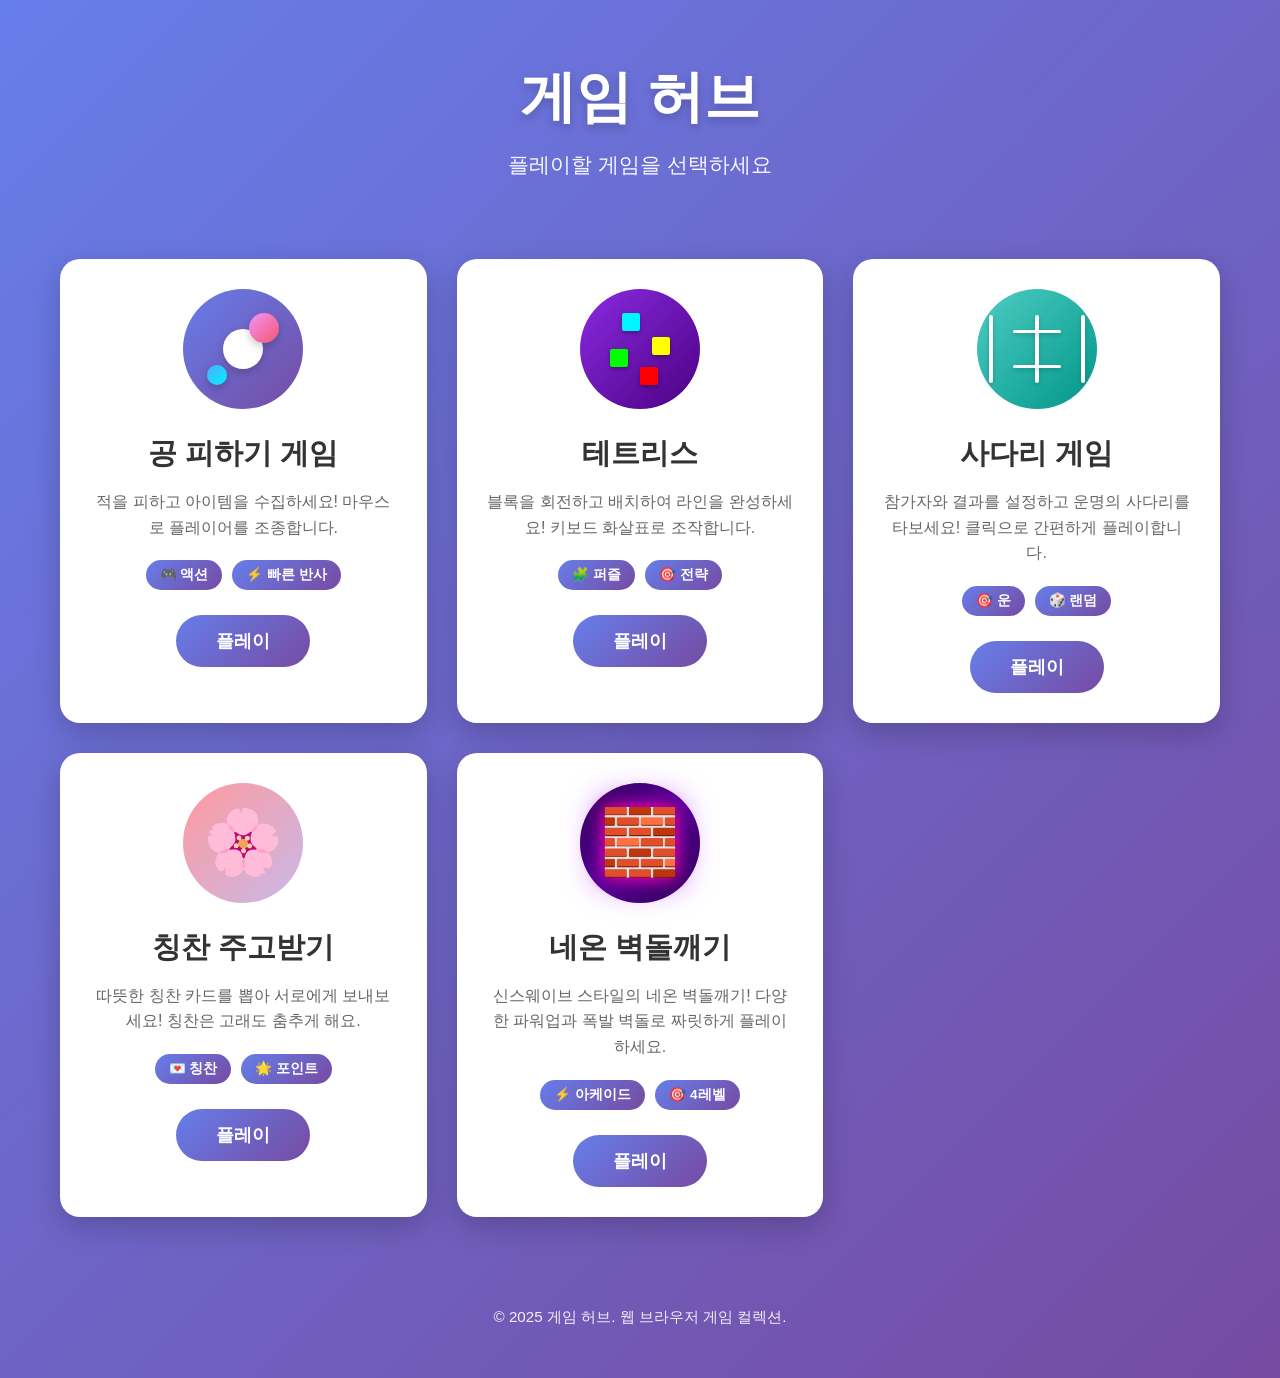
==== index.html @ 66ea36e6 "Initial commit" ====
<!DOCTYPE html>
<html lang="ko">
<head>
    <meta charset="UTF-8">
    <meta name="viewport" content="width=device-width, initial-scale=1.0">
    <title>게임 허브</title>
    <link rel="stylesheet" href="css/hub.css">
</head>
<body>
    <div class="hub-container">
        <header class="hub-header">
            <h1>게임 허브</h1>
            <p>플레이할 게임을 선택하세요</p>
        </header>

        <main class="games-grid">
            <!-- 공 피하기 게임 카드 -->
            <div class="game-card">
                <div class="game-card-inner">
                    <div class="game-icon ball-game">
                        <div class="icon-circle player-color"></div>
                        <div class="icon-circle enemy-color small"></div>
                        <div class="icon-circle collectible-color tiny"></div>
                    </div>
                    <h2>공 피하기 게임</h2>
                    <p class="game-description">적을 피하고 아이템을 수집하세요! 마우스로 플레이어를 조종합니다.</p>
                    <div class="game-stats">
                        <span class="stat">🎮 액션</span>
                        <span class="stat">⚡ 빠른 반사</span>
                    </div>
                    <a href="ball-game.html" class="play-btn">플레이</a>
                </div>
            </div>

            <!-- 테트리스 게임 카드 -->
            <div class="game-card">
                <div class="game-card-inner">
                    <div class="game-icon tetris-game">
                        <div class="tetris-blocks">
                            <div class="tetris-block block-1"></div>
                            <div class="tetris-block block-2"></div>
                            <div class="tetris-block block-3"></div>
                            <div class="tetris-block block-4"></div>
                        </div>
                    </div>
                    <h2>테트리스</h2>
                    <p class="game-description">블록을 회전하고 배치하여 라인을 완성하세요! 키보드 화살표로 조작합니다.</p>
                    <div class="game-stats">
                        <span class="stat">🧩 퍼즐</span>
                        <span class="stat">🎯 전략</span>
                    </div>
                    <a href="tetris.html" class="play-btn">플레이</a>
                </div>
            </div>

            <!-- 사다리 게임 카드 -->
            <div class="game-card">
                <div class="game-card-inner">
                    <div class="game-icon ladder-game">
                        <div class="ladder-icon">
                            <div class="ladder-line vertical"></div>
                            <div class="ladder-line vertical"></div>
                            <div class="ladder-line vertical"></div>
                            <div class="ladder-line horizontal"></div>
                            <div class="ladder-line horizontal"></div>
                        </div>
                    </div>
                    <h2>사다리 게임</h2>
                    <p class="game-description">참가자와 결과를 설정하고 운명의 사다리를 타보세요! 클릭으로 간편하게 플레이합니다.</p>
                    <div class="game-stats">
                        <span class="stat">🎯 운</span>
                        <span class="stat">🎲 랜덤</span>
                    </div>
                    <a href="ladder.html" class="play-btn">플레이</a>
                </div>
            </div>

            <!-- 칭찬 주고받기 게임 카드 -->
            <div class="game-card">
                <div class="game-card-inner">
                    <div class="game-icon praise-game">
                        <div class="praise-icon">🌸</div>
                    </div>
                    <h2>칭찬 주고받기</h2>
                    <p class="game-description">따뜻한 칭찬 카드를 뽑아 서로에게 보내보세요! 칭찬은 고래도 춤추게 해요.</p>
                    <div class="game-stats">
                        <span class="stat">💌 칭찬</span>
                        <span class="stat">🌟 포인트</span>
                    </div>
                    <a href="praiseplay.html" class="play-btn">플레이</a>
                </div>
            </div>

            <!-- 네온 벽돌깨기 게임 카드 -->
            <div class="game-card">
                <div class="game-card-inner">
                    <div class="game-icon neon-breaker-game">
                        <div class="neon-breaker-icon">🧱</div>
                    </div>
                    <h2>네온 벽돌깨기</h2>
                    <p class="game-description">신스웨이브 스타일의 네온 벽돌깨기! 다양한 파워업과 폭발 벽돌로 짜릿하게 플레이하세요.</p>
                    <div class="game-stats">
                        <span class="stat">⚡ 아케이드</span>
                        <span class="stat">🎯 4레벨</span>
                    </div>
                    <a href="neon-breaker.html" class="play-btn">플레이</a>
                </div>
            </div>
        </main>

        <footer class="hub-footer">
            <p>&copy; 2025 게임 허브. 웹 브라우저 게임 컬렉션.</p>
        </footer>
    </div>
</body>
</html>
---- css/hub.css ----
* {
    margin: 0;
    padding: 0;
    box-sizing: border-box;
}

body {
    font-family: 'Segoe UI', Tahoma, Geneva, Verdana, sans-serif;
    background: linear-gradient(135deg, #667eea 0%, #764ba2 100%);
    min-height: 100vh;
    padding: 20px;
}

.hub-container {
    max-width: 1200px;
    margin: 0 auto;
}

.hub-header {
    text-align: center;
    color: white;
    padding: 40px 20px;
    margin-bottom: 40px;
}

.hub-header h1 {
    font-size: 3.5rem;
    font-weight: bold;
    margin-bottom: 15px;
    text-shadow: 0 4px 10px rgba(0, 0, 0, 0.2);
}

.hub-header p {
    font-size: 1.3rem;
    opacity: 0.95;
}

.games-grid {
    display: grid;
    grid-template-columns: repeat(auto-fill, minmax(280px, 1fr));
    gap: 30px;
    padding: 0 20px;
    margin-bottom: 60px;
}

.game-card {
    background: white;
    border-radius: 20px;
    overflow: hidden;
    box-shadow: 0 10px 30px rgba(0, 0, 0, 0.2);
    transition: all 0.4s ease;
    cursor: pointer;
}

.game-card:hover {
    transform: translateY(-10px);
    box-shadow: 0 20px 50px rgba(0, 0, 0, 0.3);
}

.game-card.coming-soon {
    opacity: 0.7;
}

.game-card.coming-soon:hover {
    transform: translateY(-5px);
}

.game-card-inner {
    padding: 30px;
    display: flex;
    flex-direction: column;
    align-items: center;
    text-align: center;
}

.game-icon {
    width: 120px;
    height: 120px;
    border-radius: 50%;
    margin-bottom: 25px;
    display: flex;
    justify-content: center;
    align-items: center;
    position: relative;
    background: linear-gradient(135deg, #f0f0f0 0%, #e0e0e0 100%);
}

/* 공 피하기 게임 아이콘 */
.game-icon.ball-game {
    background: linear-gradient(135deg, #667eea 0%, #764ba2 100%);
    animation: rotate 20s linear infinite;
}

@keyframes rotate {
    from {
        transform: rotate(0deg);
    }
    to {
        transform: rotate(360deg);
    }
}

.icon-circle {
    position: absolute;
    border-radius: 50%;
    box-shadow: 0 4px 8px rgba(0, 0, 0, 0.2);
}

.icon-circle.player-color {
    width: 40px;
    height: 40px;
    background: white;
    top: 50%;
    left: 50%;
    transform: translate(-50%, -50%);
}

.icon-circle.enemy-color {
    width: 30px;
    height: 30px;
    background: linear-gradient(135deg, #f093fb 0%, #f5576c 100%);
    top: 20%;
    right: 20%;
}

.icon-circle.collectible-color {
    width: 20px;
    height: 20px;
    background: linear-gradient(135deg, #4facfe 0%, #00f2fe 100%);
    bottom: 20%;
    left: 20%;
    animation: pulse 2s infinite;
}

@keyframes pulse {
    0%, 100% {
        transform: scale(1);
    }
    50% {
        transform: scale(1.3);
    }
}

/* 테트리스 게임 아이콘 */
.game-icon.tetris-game {
    background: linear-gradient(135deg, #8a2be2 0%, #4b0082 100%);
    animation: tetrisPulse 3s ease-in-out infinite;
}

@keyframes tetrisPulse {
    0%, 100% {
        transform: scale(1);
    }
    50% {
        transform: scale(1.05);
    }
}

.tetris-blocks {
    position: relative;
    width: 100%;
    height: 100%;
    display: flex;
    justify-content: center;
    align-items: center;
}

.tetris-block {
    position: absolute;
    width: 18px;
    height: 18px;
    border-radius: 2px;
    box-shadow: 0 2px 4px rgba(0, 0, 0, 0.3);
}

.tetris-block.block-1 {
    background: #00f5ff;
    top: 20%;
    left: 35%;
    animation: tetrisFloat1 4s ease-in-out infinite;
}

.tetris-block.block-2 {
    background: #ffff00;
    top: 40%;
    right: 25%;
    animation: tetrisFloat2 4s ease-in-out infinite 1s;
}

.tetris-block.block-3 {
    background: #00ff00;
    bottom: 35%;
    left: 25%;
    animation: tetrisFloat3 4s ease-in-out infinite 2s;
}

.tetris-block.block-4 {
    background: #ff0000;
    bottom: 20%;
    right: 35%;
    animation: tetrisFloat4 4s ease-in-out infinite 3s;
}

@keyframes tetrisFloat1 {
    0%, 100% { transform: translateY(0) rotate(0deg); }
    50% { transform: translateY(-8px) rotate(90deg); }
}

@keyframes tetrisFloat2 {
    0%, 100% { transform: translateY(0) rotate(0deg); }
    50% { transform: translateY(8px) rotate(-90deg); }
}

@keyframes tetrisFloat3 {
    0%, 100% { transform: translateX(0) rotate(0deg); }
    50% { transform: translateX(-8px) rotate(180deg); }
}

@keyframes tetrisFloat4 {
    0%, 100% { transform: translateX(0) rotate(0deg); }
    50% { transform: translateX(8px) rotate(-180deg); }
}

/* 사다리 게임 아이콘 */
.game-icon.ladder-game {
    background: linear-gradient(135deg, #4ecdc4 0%, #009688 100%);
    animation: ladderGlow 2.5s ease-in-out infinite;
}

@keyframes ladderGlow {
    0%, 100% {
        box-shadow: 0 0 20px rgba(78, 205, 196, 0.3);
    }
    50% {
        box-shadow: 0 0 40px rgba(78, 205, 196, 0.6);
    }
}

.ladder-icon {
    position: relative;
    width: 80%;
    height: 80%;
    display: flex;
    justify-content: space-between;
    align-items: center;
}

.ladder-line {
    background: white;
    border-radius: 2px;
    box-shadow: 0 2px 4px rgba(0, 0, 0, 0.2);
}

.ladder-line.vertical {
    width: 4px;
    height: 70%;
    animation: ladderBounce 3s ease-in-out infinite;
}

.ladder-line.vertical:nth-child(2) {
    animation-delay: 0.5s;
}

.ladder-line.vertical:nth-child(3) {
    animation-delay: 1s;
}

.ladder-line.horizontal {
    position: absolute;
    width: 50%;
    height: 3px;
    left: 25%;
    animation: ladderSlide 2s ease-in-out infinite;
}

.ladder-line.horizontal:nth-child(4) {
    top: 30%;
}

.ladder-line.horizontal:nth-child(5) {
    bottom: 30%;
    animation-delay: 1s;
}

@keyframes ladderBounce {
    0%, 100% {
        transform: scaleY(1);
    }
    50% {
        transform: scaleY(1.1);
    }
}

@keyframes ladderSlide {
    0%, 100% {
        opacity: 1;
        transform: scaleX(1);
    }
    50% {
        opacity: 0.7;
        transform: scaleX(1.2);
    }
}

/* 준비 중 게임 아이콘 */
.game-icon.placeholder-game {
    background: linear-gradient(135deg, #a8a8a8 0%, #888888 100%);
}

.placeholder-text {
    font-size: 4rem;
    color: white;
    font-weight: bold;
}

.game-icon.praise-game {
    background: linear-gradient(135deg, #ff9a9e 0%, #c9b8e8 100%);
    display: flex;
    align-items: center;
    justify-content: center;
}

.praise-icon {
    font-size: 4rem;
}

.game-icon.neon-breaker-game {
    background: linear-gradient(135deg, #0a0516 0%, #3d0070 50%, #0a0516 100%);
    display: flex;
    align-items: center;
    justify-content: center;
    box-shadow: inset 0 0 20px rgba(157, 0, 255, 0.4);
}

.neon-breaker-icon {
    font-size: 4rem;
    filter: drop-shadow(0 0 8px #ff007f) drop-shadow(0 0 16px #9d00ff);
}

.game-card h2 {
    font-size: 1.8rem;
    margin-bottom: 15px;
    color: #333;
}

.game-description {
    font-size: 1rem;
    color: #666;
    margin-bottom: 20px;
    line-height: 1.6;
    min-height: 50px;
}

.game-stats {
    display: flex;
    gap: 10px;
    margin-bottom: 25px;
    flex-wrap: wrap;
    justify-content: center;
}

.stat {
    background: linear-gradient(135deg, #667eea 0%, #764ba2 100%);
    color: white;
    padding: 6px 14px;
    border-radius: 20px;
    font-size: 0.85rem;
    font-weight: 600;
}

.game-card.coming-soon .stat {
    background: linear-gradient(135deg, #a8a8a8 0%, #888888 100%);
}

.play-btn {
    display: inline-block;
    padding: 14px 40px;
    background: linear-gradient(135deg, #667eea 0%, #764ba2 100%);
    color: white;
    text-decoration: none;
    border-radius: 30px;
    font-size: 1.1rem;
    font-weight: 600;
    transition: all 0.3s ease;
    border: none;
    cursor: pointer;
}

.play-btn:hover {
    background: linear-gradient(135deg, #5568d3 0%, #653a8b 100%);
    transform: scale(1.05);
    box-shadow: 0 5px 20px rgba(102, 126, 234, 0.4);
}

.play-btn.disabled {
    background: linear-gradient(135deg, #a8a8a8 0%, #888888 100%);
    cursor: not-allowed;
}

.play-btn.disabled:hover {
    transform: none;
    box-shadow: none;
}

.hub-footer {
    text-align: center;
    color: white;
    padding: 30px 20px;
    opacity: 0.9;
}

.hub-footer p {
    font-size: 0.95rem;
}

/* 반응형 디자인 */
@media (max-width: 768px) {
    .hub-header h1 {
        font-size: 2.5rem;
    }

    .hub-header p {
        font-size: 1.1rem;
    }

    .games-grid {
        grid-template-columns: 1fr;
        gap: 20px;
    }

    .game-card h2 {
        font-size: 1.5rem;
    }
}

@media (max-width: 480px) {
    .hub-header h1 {
        font-size: 2rem;
    }

    .hub-header p {
        font-size: 1rem;
    }

    .game-icon {
        width: 100px;
        height: 100px;
    }

    .icon-circle.player-color {
        width: 30px;
        height: 30px;
    }

    .icon-circle.enemy-color {
        width: 24px;
        height: 24px;
    }

    .icon-circle.collectible-color {
        width: 16px;
        height: 16px;
    }
}
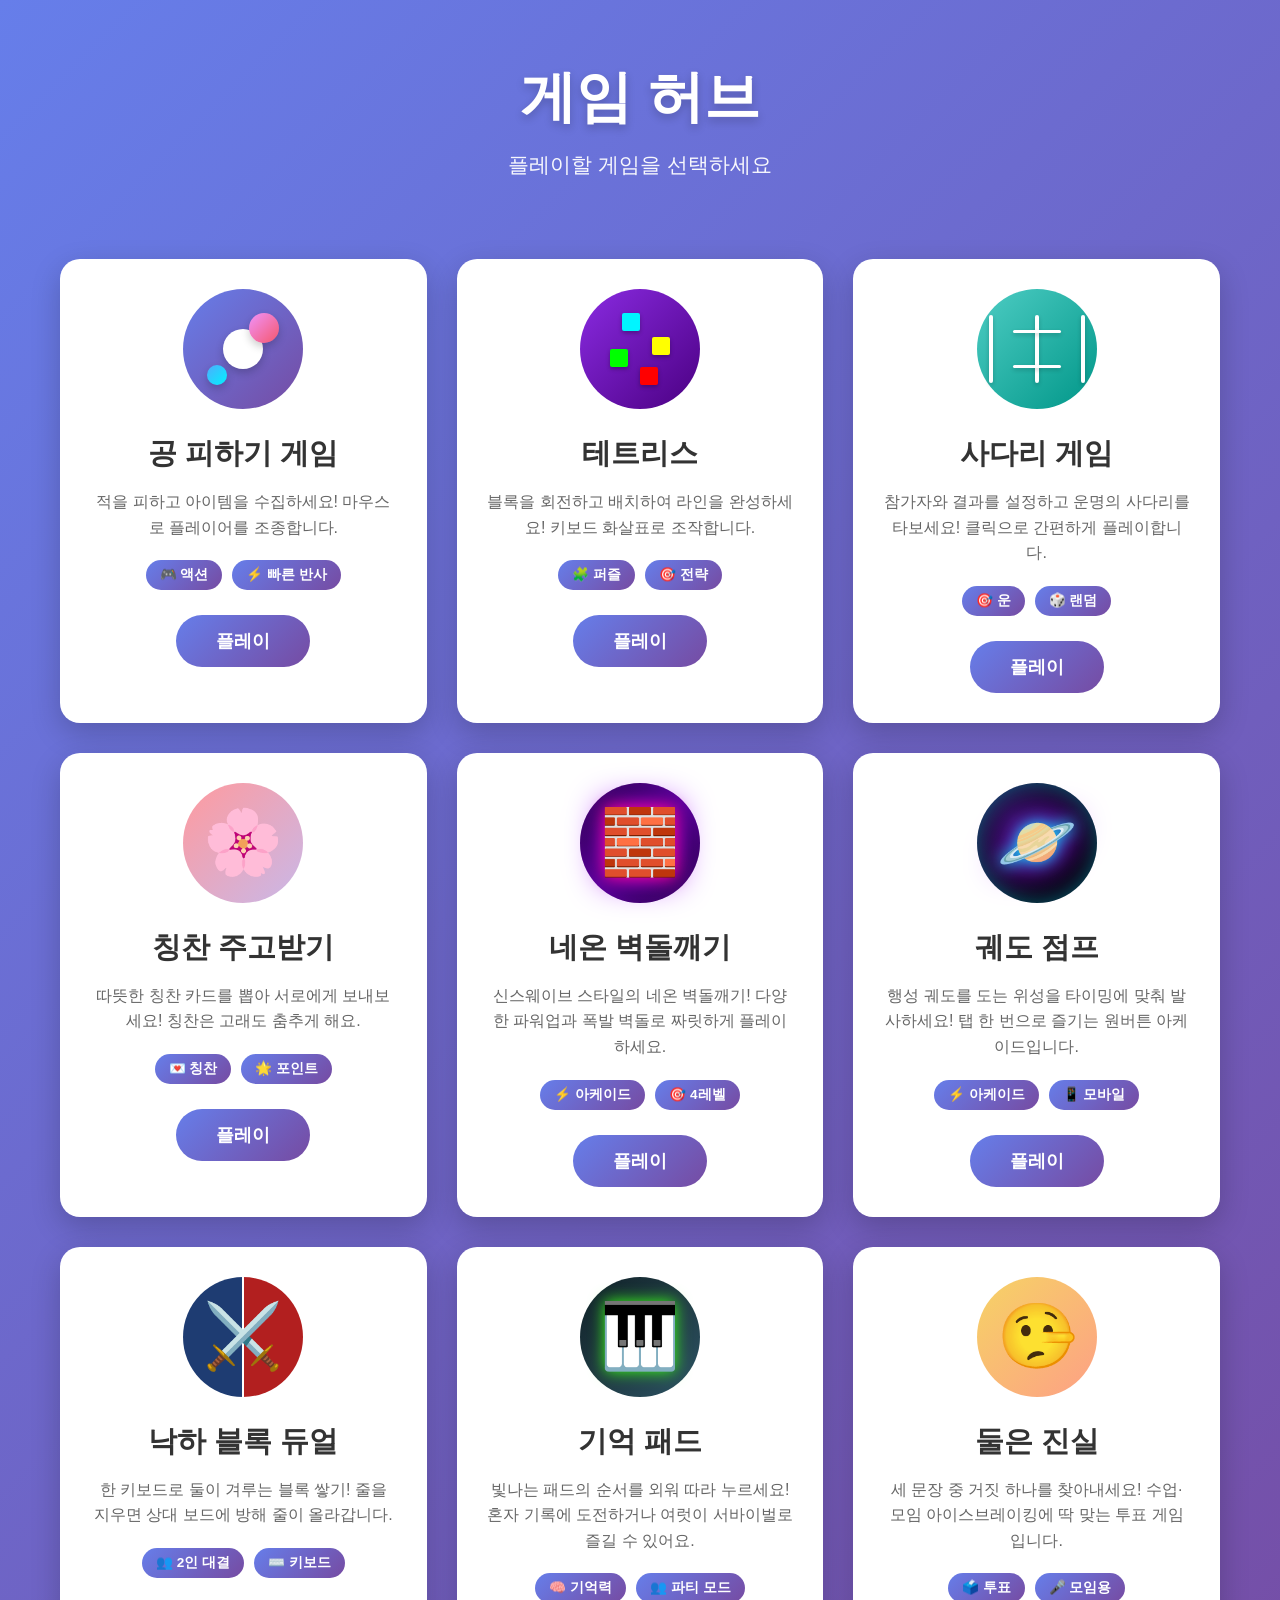
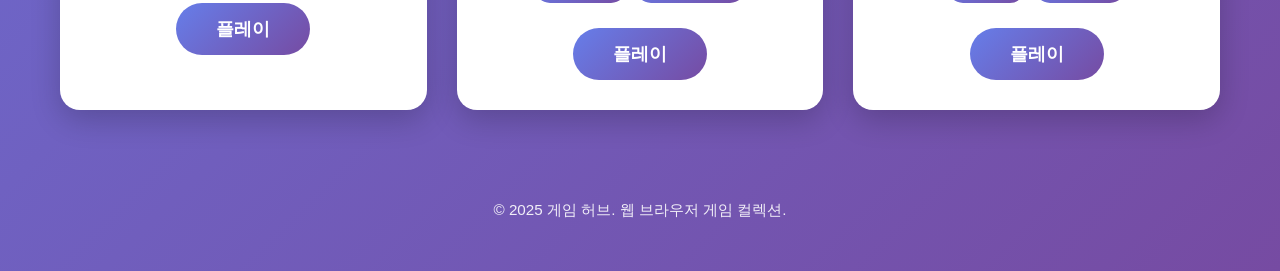
==== commit 5f53e5a0: "새 게임 4종 추가, 기존 게임 모바일 터치 지원, 명단 공통 모듈 분리 - 궤도 점프·낙하 블록 듀얼·기억 패드·둘은 진실 추가, 허브 카드 등록 - 공 피하기·네온 벽돌깨기·테" ====
--- a/index.html
+++ b/index.html
@@ -106,6 +106,70 @@
                     <a href="neon-breaker.html" class="play-btn">플레이</a>
                 </div>
             </div>
+
+            <!-- 궤도 점프 게임 카드 -->
+            <div class="game-card">
+                <div class="game-card-inner">
+                    <div class="game-icon orbit-hop-game">
+                        <div class="emoji-icon">🪐</div>
+                    </div>
+                    <h2>궤도 점프</h2>
+                    <p class="game-description">행성 궤도를 도는 위성을 타이밍에 맞춰 발사하세요! 탭 한 번으로 즐기는 원버튼 아케이드입니다.</p>
+                    <div class="game-stats">
+                        <span class="stat">⚡ 아케이드</span>
+                        <span class="stat">📱 모바일</span>
+                    </div>
+                    <a href="orbit-hop.html" class="play-btn">플레이</a>
+                </div>
+            </div>
+
+            <!-- 낙하 블록 듀얼 게임 카드 -->
+            <div class="game-card">
+                <div class="game-card-inner">
+                    <div class="game-icon block-duel-game">
+                        <div class="emoji-icon">⚔️</div>
+                    </div>
+                    <h2>낙하 블록 듀얼</h2>
+                    <p class="game-description">한 키보드로 둘이 겨루는 블록 쌓기! 줄을 지우면 상대 보드에 방해 줄이 올라갑니다.</p>
+                    <div class="game-stats">
+                        <span class="stat">👥 2인 대결</span>
+                        <span class="stat">⌨️ 키보드</span>
+                    </div>
+                    <a href="block-duel.html" class="play-btn">플레이</a>
+                </div>
+            </div>
+
+            <!-- 기억 패드 게임 카드 -->
+            <div class="game-card">
+                <div class="game-card-inner">
+                    <div class="game-icon memory-pad-game">
+                        <div class="emoji-icon">🎹</div>
+                    </div>
+                    <h2>기억 패드</h2>
+                    <p class="game-description">빛나는 패드의 순서를 외워 따라 누르세요! 혼자 기록에 도전하거나 여럿이 서바이벌로 즐길 수 있어요.</p>
+                    <div class="game-stats">
+                        <span class="stat">🧠 기억력</span>
+                        <span class="stat">👥 파티 모드</span>
+                    </div>
+                    <a href="memory-pad.html" class="play-btn">플레이</a>
+                </div>
+            </div>
+
+            <!-- 둘은 진실 게임 카드 -->
+            <div class="game-card">
+                <div class="game-card-inner">
+                    <div class="game-icon two-truths-game">
+                        <div class="emoji-icon">🤥</div>
+                    </div>
+                    <h2>둘은 진실</h2>
+                    <p class="game-description">세 문장 중 거짓 하나를 찾아내세요! 수업·모임 아이스브레이킹에 딱 맞는 투표 게임입니다.</p>
+                    <div class="game-stats">
+                        <span class="stat">🗳️ 투표</span>
+                        <span class="stat">🎤 모임용</span>
+                    </div>
+                    <a href="two-truths.html" class="play-btn">플레이</a>
+                </div>
+            </div>
         </main>
 
         <footer class="hub-footer">
--- a/css/hub.css
+++ b/css/hub.css
@@ -335,6 +335,44 @@
 .neon-breaker-icon {
     font-size: 4rem;
     filter: drop-shadow(0 0 8px #ff007f) drop-shadow(0 0 16px #9d00ff);
+}
+
+.game-icon.orbit-hop-game {
+    background: radial-gradient(circle at 30% 30%, #2b1055 0%, #0a0516 70%);
+    box-shadow: inset 0 0 20px rgba(0, 240, 255, 0.35);
+}
+
+.game-icon.block-duel-game {
+    background: linear-gradient(90deg, #1e3c72 0%, #1e3c72 49%, #fff 49%, #fff 51%, #b21f1f 51%, #b21f1f 100%);
+}
+
+.game-icon.memory-pad-game {
+    background: linear-gradient(135deg, #0f2027 0%, #203a43 50%, #2c5364 100%);
+}
+
+.game-icon.two-truths-game {
+    background: linear-gradient(135deg, #f6d365 0%, #fda085 100%);
+}
+
+.game-icon.orbit-hop-game,
+.game-icon.block-duel-game,
+.game-icon.memory-pad-game,
+.game-icon.two-truths-game {
+    display: flex;
+    align-items: center;
+    justify-content: center;
+}
+
+.emoji-icon {
+    font-size: 4rem;
+}
+
+.orbit-hop-game .emoji-icon {
+    filter: drop-shadow(0 0 8px #00f0ff) drop-shadow(0 0 16px #9d00ff);
+}
+
+.memory-pad-game .emoji-icon {
+    filter: drop-shadow(0 0 8px #39ff14);
 }
 
 .game-card h2 {
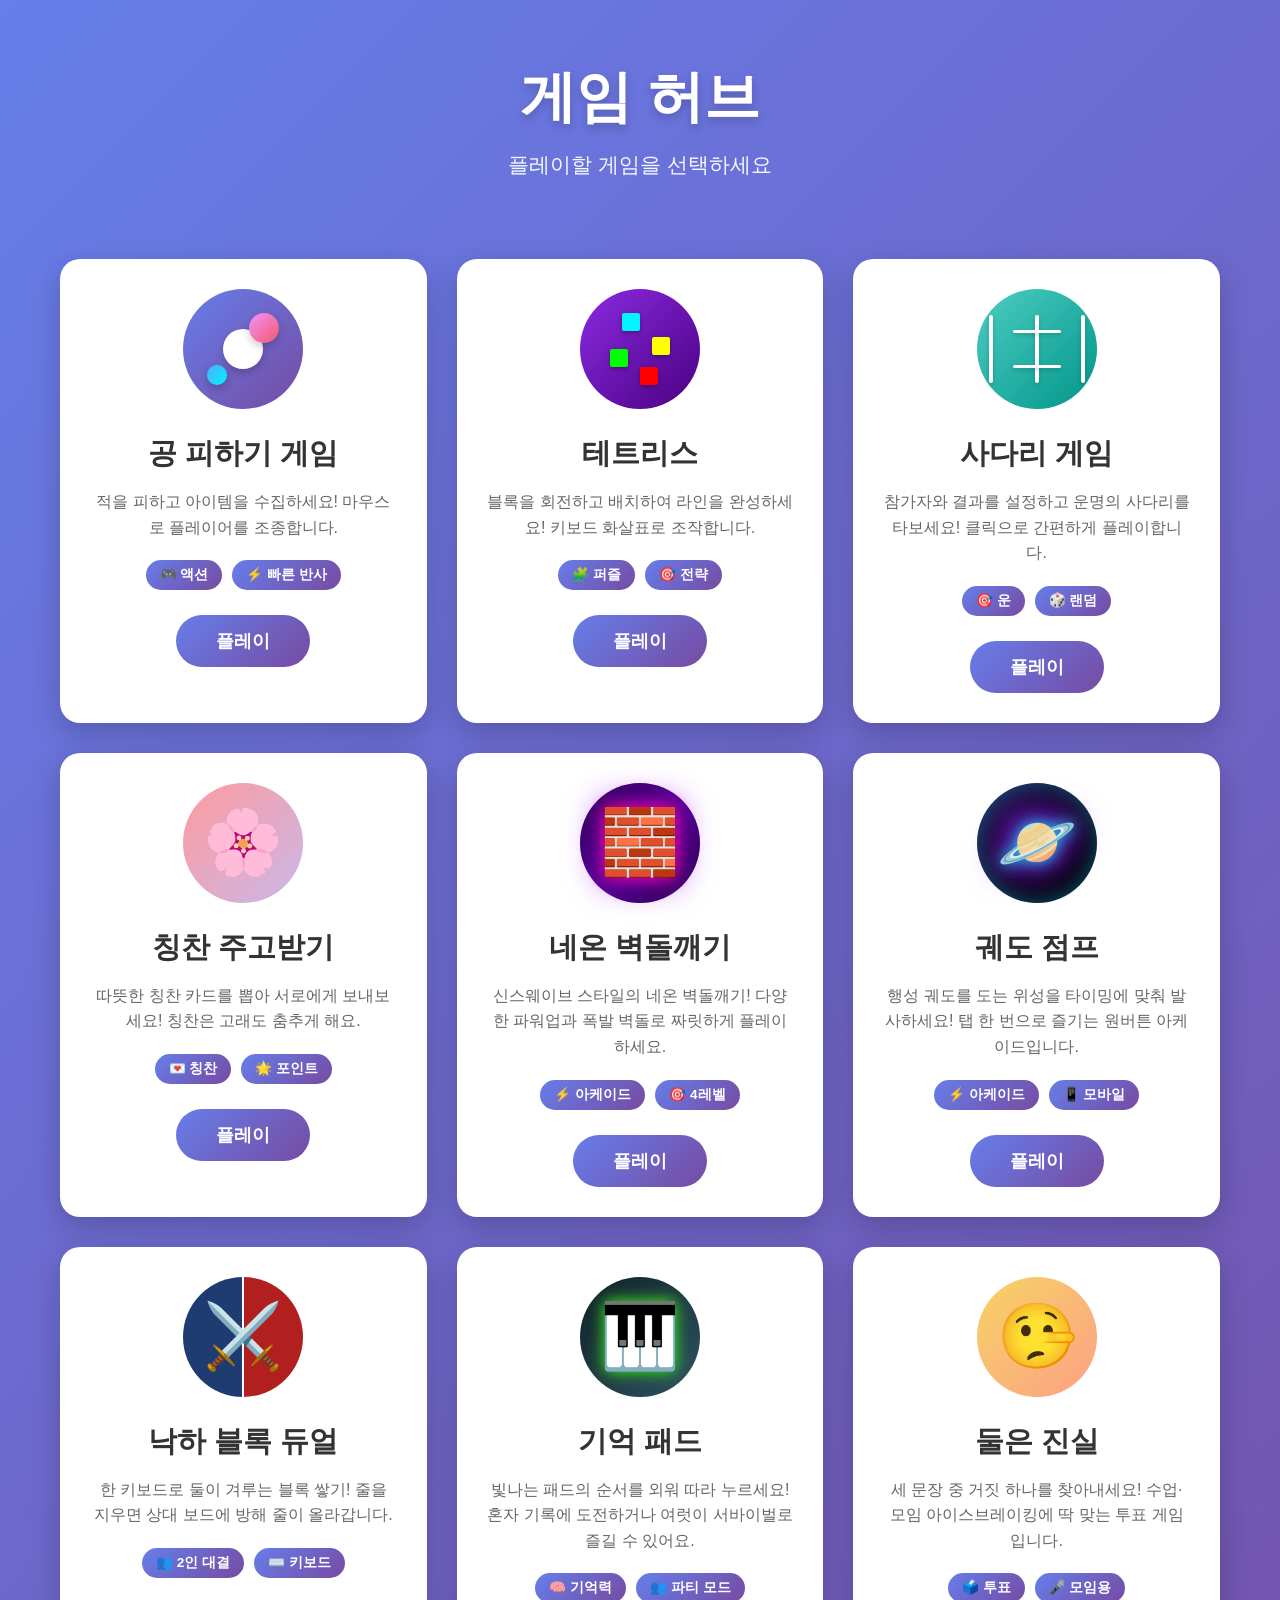
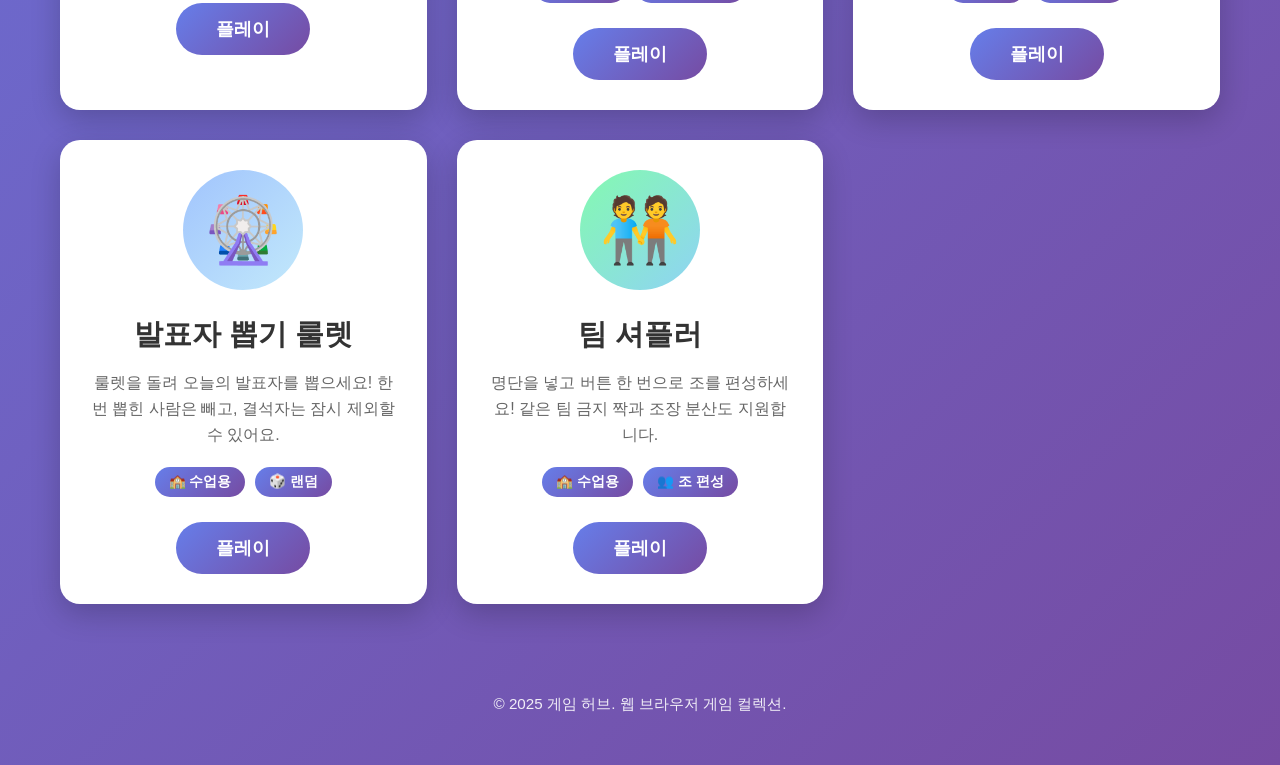
==== commit cdd8cc41: "수업용 도구 2종 추가: 발표자 뽑기 룰렛, 팀 셔플러 - 발표자 뽑기 룰렛: 뽑힌 사람 빼기, 결석 제외, 되돌리기, 여러 명 뽑기 - 팀 셔플러: 팀 수/팀당 인원 분배, 같은" ====
--- a/index.html
+++ b/index.html
@@ -170,6 +170,38 @@
                     <a href="two-truths.html" class="play-btn">플레이</a>
                 </div>
             </div>
+
+            <!-- 발표자 뽑기 룰렛 카드 -->
+            <div class="game-card">
+                <div class="game-card-inner">
+                    <div class="game-icon picker-game">
+                        <div class="emoji-icon">🎡</div>
+                    </div>
+                    <h2>발표자 뽑기 룰렛</h2>
+                    <p class="game-description">룰렛을 돌려 오늘의 발표자를 뽑으세요! 한 번 뽑힌 사람은 빼고, 결석자는 잠시 제외할 수 있어요.</p>
+                    <div class="game-stats">
+                        <span class="stat">🏫 수업용</span>
+                        <span class="stat">🎲 랜덤</span>
+                    </div>
+                    <a href="picker.html" class="play-btn">플레이</a>
+                </div>
+            </div>
+
+            <!-- 팀 셔플러 카드 -->
+            <div class="game-card">
+                <div class="game-card-inner">
+                    <div class="game-icon team-shuffle-game">
+                        <div class="emoji-icon">🧑‍🤝‍🧑</div>
+                    </div>
+                    <h2>팀 셔플러</h2>
+                    <p class="game-description">명단을 넣고 버튼 한 번으로 조를 편성하세요! 같은 팀 금지 짝과 조장 분산도 지원합니다.</p>
+                    <div class="game-stats">
+                        <span class="stat">🏫 수업용</span>
+                        <span class="stat">👥 조 편성</span>
+                    </div>
+                    <a href="team-shuffle.html" class="play-btn">플레이</a>
+                </div>
+            </div>
         </main>
 
         <footer class="hub-footer">
--- a/css/hub.css
+++ b/css/hub.css
@@ -354,10 +354,20 @@
     background: linear-gradient(135deg, #f6d365 0%, #fda085 100%);
 }
 
+.game-icon.picker-game {
+    background: linear-gradient(135deg, #a1c4fd 0%, #c2e9fb 100%);
+}
+
+.game-icon.team-shuffle-game {
+    background: linear-gradient(135deg, #84fab0 0%, #8fd3f4 100%);
+}
+
 .game-icon.orbit-hop-game,
 .game-icon.block-duel-game,
 .game-icon.memory-pad-game,
-.game-icon.two-truths-game {
+.game-icon.two-truths-game,
+.game-icon.picker-game,
+.game-icon.team-shuffle-game {
     display: flex;
     align-items: center;
     justify-content: center;
